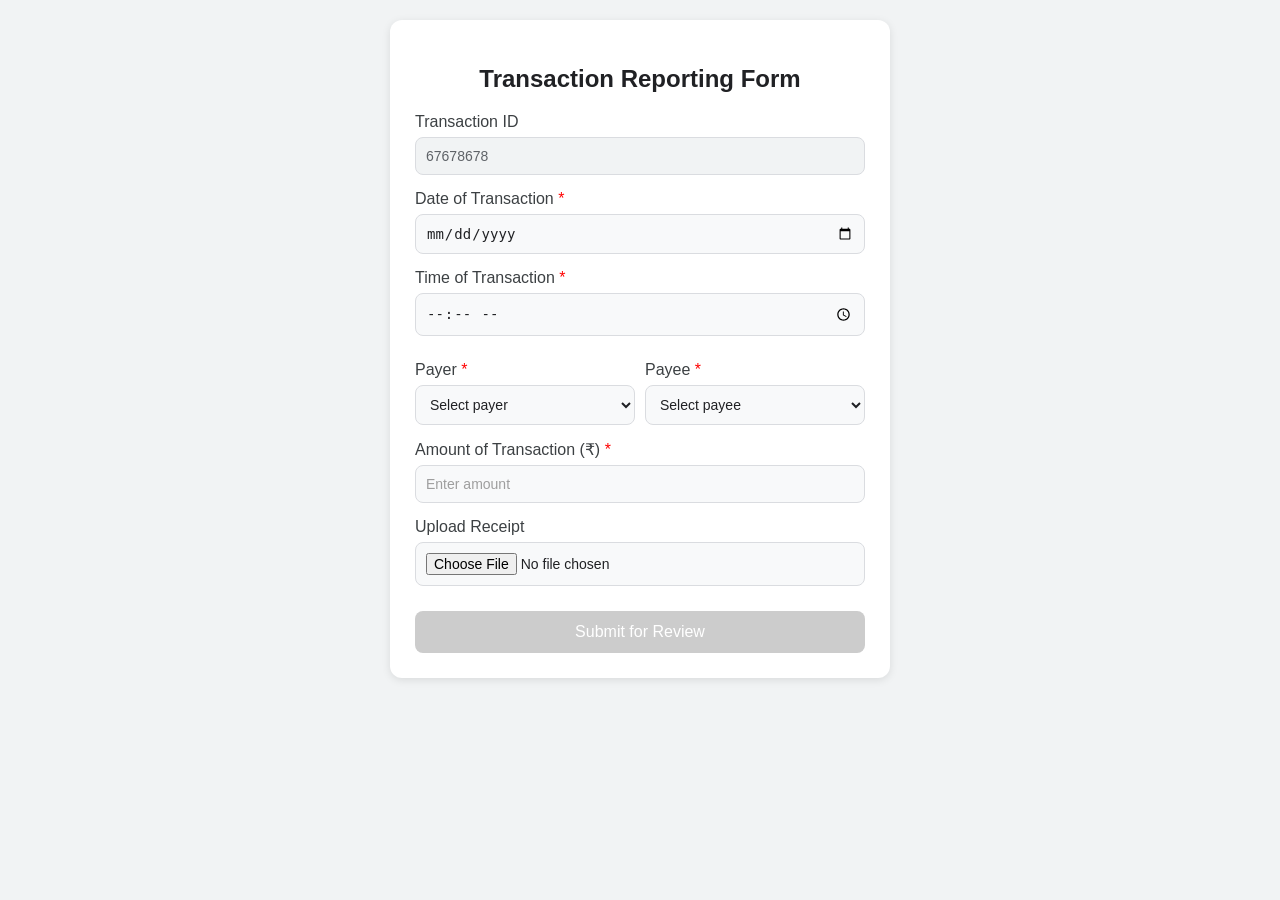
==== index.html @ 13cac02b "Update and rename index to index.html" ====
<!DOCTYPE html>
<html lang="en">
<head>
  <meta charset="UTF-8">
  <title>Transaction Reporting Form</title>
  <meta name="viewport" content="width=device-width, initial-scale=1.0">
  <style>
    * { box-sizing: border-box; }

    body {
      font-family: 'Roboto', sans-serif;
      background-color: #f1f3f4;
      margin: 0;
      padding: 20px;
      display: flex;
      justify-content: center;
    }

    .form-container {
      background-color: #fff;
      border-radius: 12px;
      box-shadow: 0 2px 8px rgba(0,0,0,0.1);
      padding: 25px;
      max-width: 500px;
      width: 100%;
    }

    h2 {
      text-align: center;
      color: #202124;
      margin-bottom: 20px;
    }

    label {
      display: block;
      margin-top: 15px;
      font-weight: 500;
      color: #3c4043;
    }

    .required::after {
      content: " *";
      color: red;
    }

    input, select {
      width: 100%;
      padding: 10px;
      margin-top: 6px;
      border: 1px solid #dadce0;
      border-radius: 8px;
      font-size: 14px;
      background-color: #f8f9fa;
      color: #202124;
    }

    input::placeholder {
      color: #9e9e9e;
    }

    input[readonly] {
      background-color: #f1f3f4;
      color: #5f6368;
      cursor: not-allowed;
    }

    .row {
      display: flex;
      gap: 10px;
      margin-top: 10px;
    }

    .row .column {
      flex: 1;
    }

    button {
      margin-top: 25px;
      width: 100%;
      padding: 12px;
      background-color: #673ab7;
      color: white;
      border: none;
      border-radius: 8px;
      font-size: 16px;
      font-weight: 500;
      cursor: pointer;
      transition: background-color 0.3s ease;
    }

    button:disabled {
      background-color: #ccc;
      cursor: not-allowed;
    }

    button:hover:enabled {
      background-color: #5e35b1;
    }

    @media (max-width: 600px) {
      .row {
        flex-direction: column;
        gap: 0px;
      }
    }
  </style>
</head>
<body>

<div class="form-container">
  <h2>Transaction Reporting Form</h2>
  <form id="approvalForm">
    <label for="transactionId">Transaction ID</label>
    <input type="text" id="transactionId" value="67678678" readonly>

    <label for="date" class="required">Date of Transaction</label>
    <input type="date" id="date" placeholder="Select date">

    <label for="time" class="required">Time of Transaction</label>
    <input type="time" id="time" placeholder="Select time">

    <div class="row">
      <div class="column">
        <label for="payer" class="required">Payer</label>
        <select id="payer">
          <option value="">Select payer</option>
          <option value="Sahithi Niharika">Sahithi Niharika</option>
          <option value="Shubham Dwivedi">Shubham Dwivedi</option>
        </select>
      </div>
      <div class="column">
        <label for="payee" class="required">Payee</label>
        <select id="payee">
          <option value="">Select payee</option>
          <option value="Sahithi Niharika">Sahithi Niharika</option>
          <option value="Shubham Dwivedi">Shubham Dwivedi</option>
        </select>
      </div>
    </div>

    <label for="amount" class="required">Amount of Transaction (₹)</label>
    <input type="number" id="amount" placeholder="Enter amount">

    <label for="receipt">Upload Receipt</label>
    <input type="file" id="receipt" accept=".jpg,.jpeg,.png,.pdf">

    <button type="submit" id="submitBtn" disabled>Submit for Review</button>
  </form>
</div>

<script>
  const form = document.getElementById('approvalForm');
  const submitBtn = document.getElementById('submitBtn');
  const payer = document.getElementById('payer');
  const payee = document.getElementById('payee');

  function validateForm() {
    const date = document.getElementById('date').value;
    const time = document.getElementById('time').value;
    const payerVal = payer.value;
    const payeeVal = payee.value;
    const amount = document.getElementById('amount').value;

    const isValid = date && time && payerVal && payeeVal && amount;
    submitBtn.disabled = !isValid;
  }

  function updatePayeeOptions() {
    const selectedPayer = payer.value;
    [...payee.options].forEach(option => {
      option.disabled = option.value === selectedPayer;
    });
    if (payee.value === selectedPayer) {
      payee.value = "";
    }
    validateForm();
  }

  form.addEventListener('input', validateForm);
  payer.addEventListener('change', updatePayeeOptions);
</script>

</body>
</html>
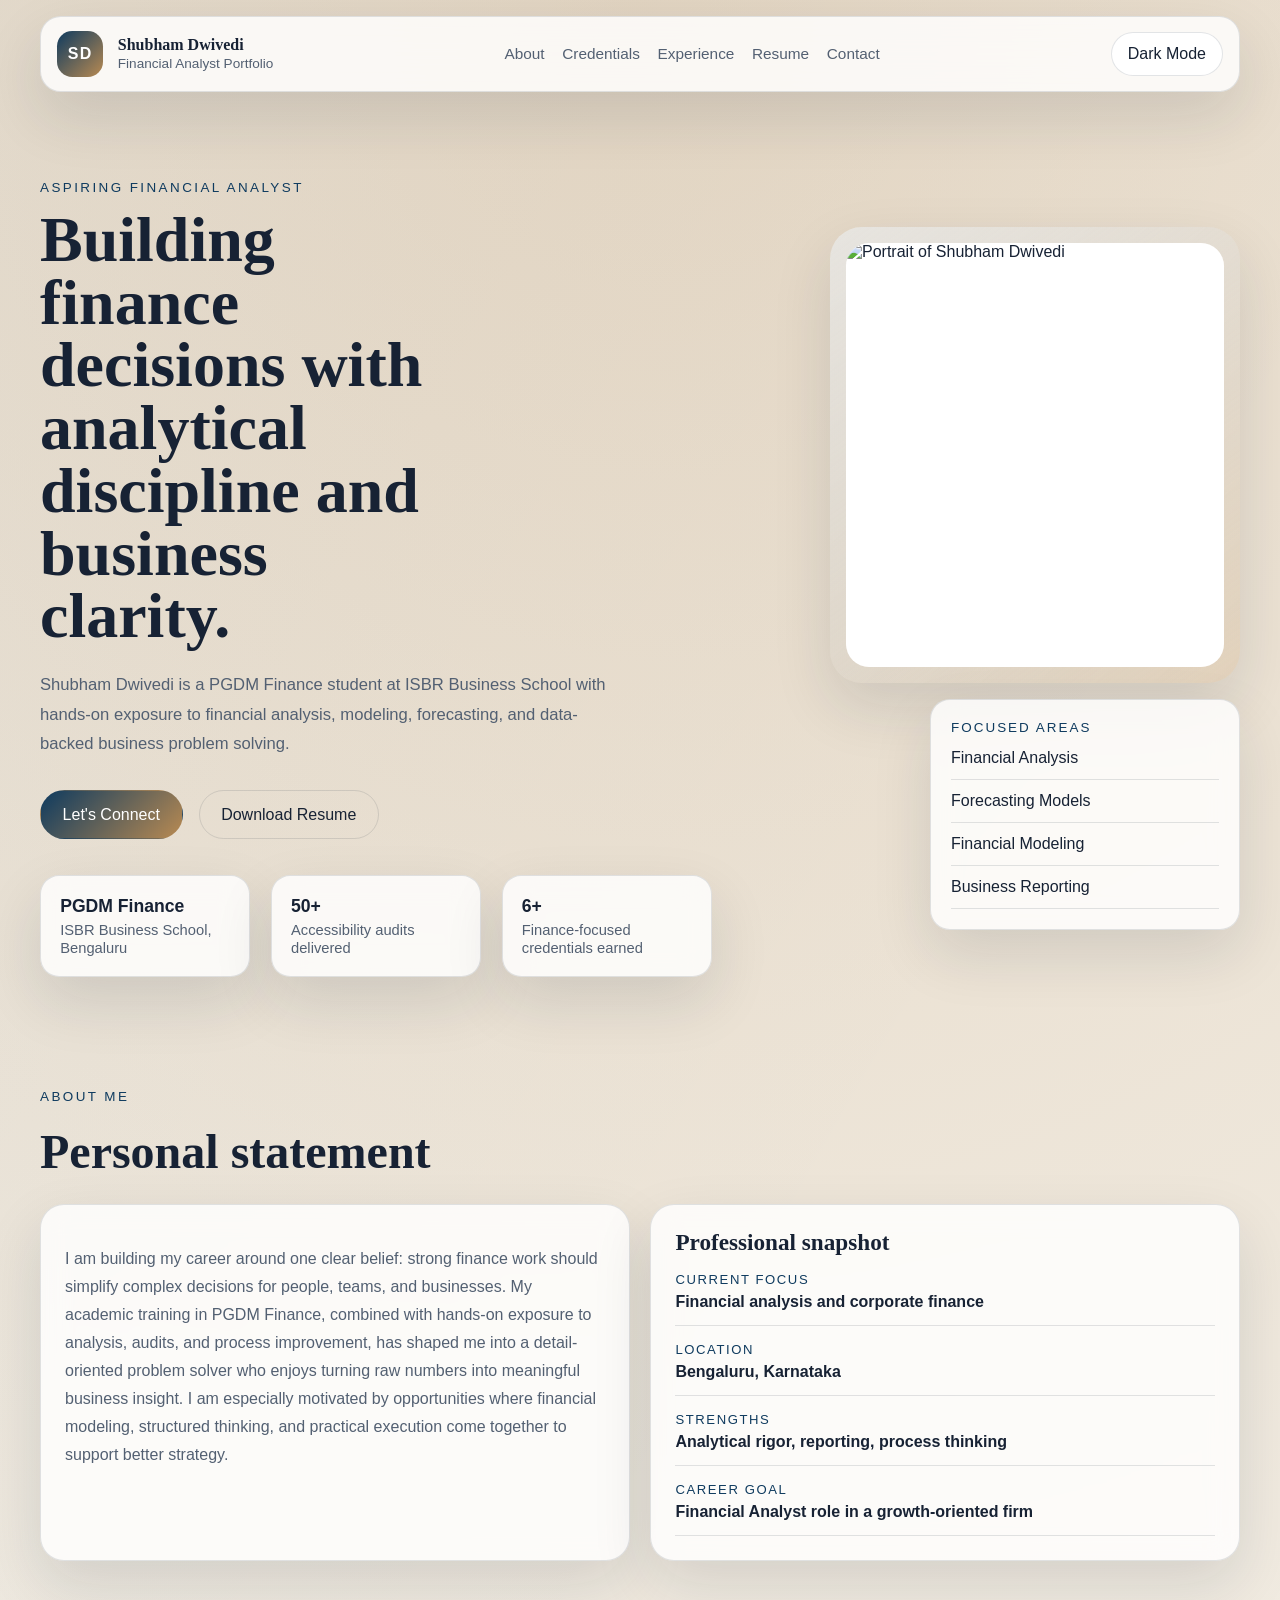
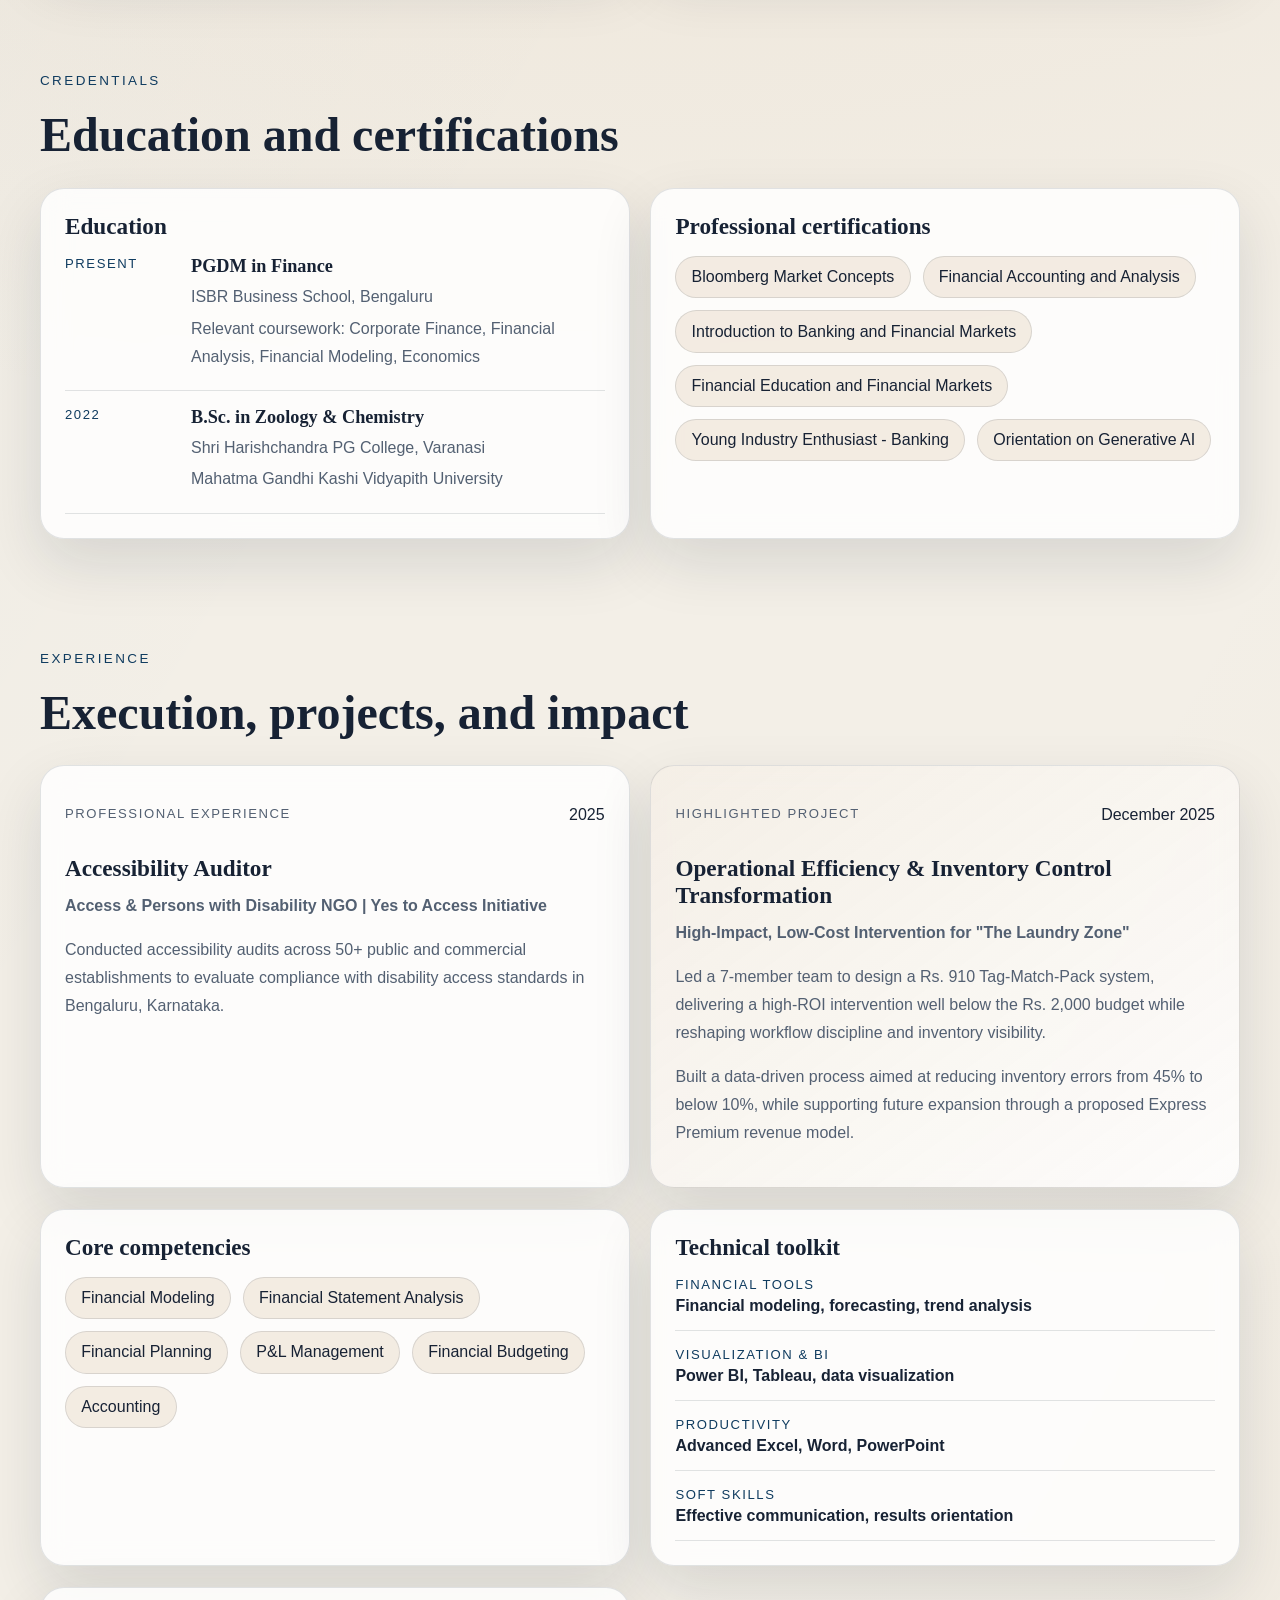
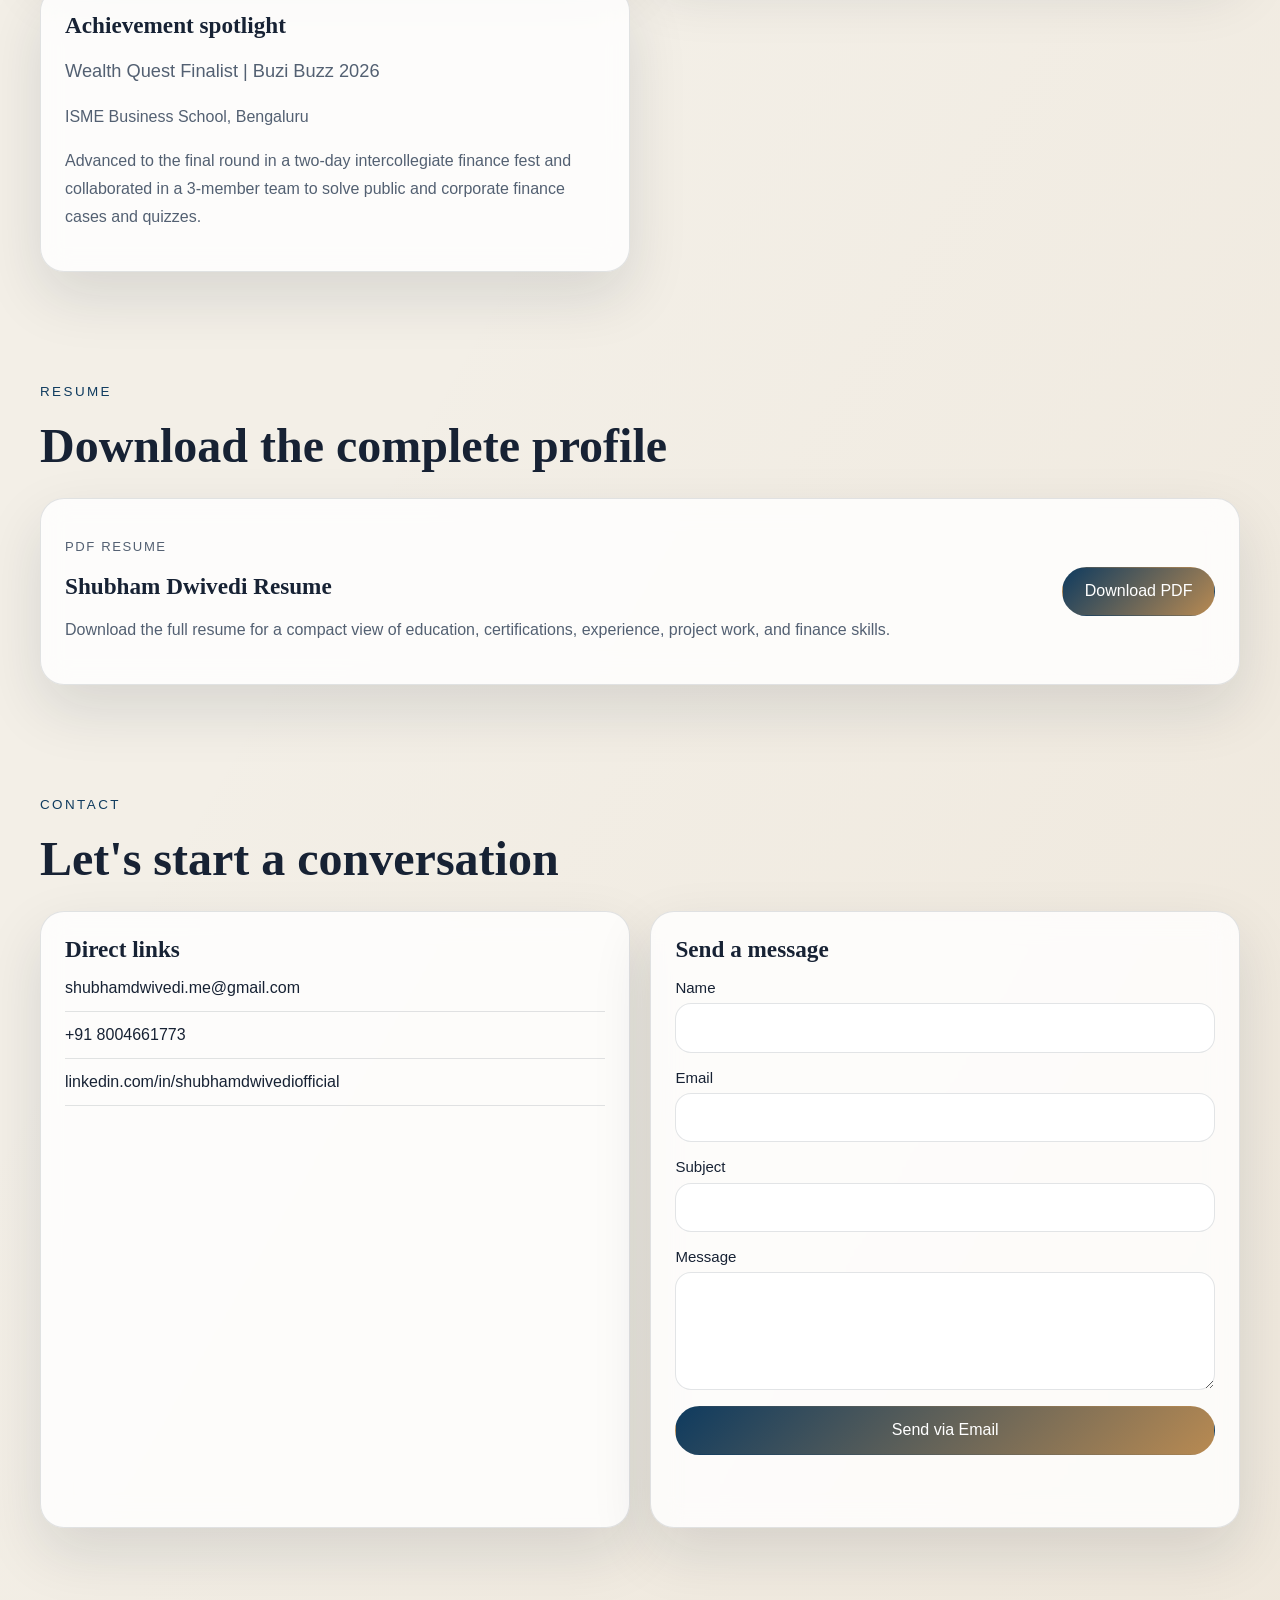
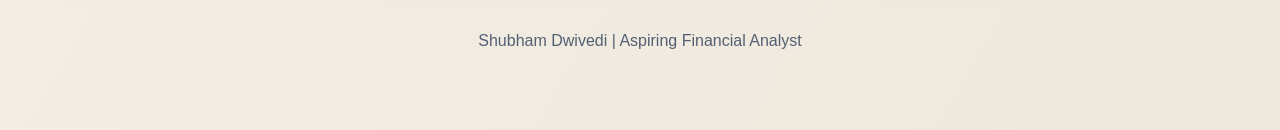
==== commit 50763a57: "Add files via upload" ====
--- a/index.html
+++ b/index.html
@@ -1,185 +1,378 @@
-<!DOCTYPE html>
-<html lang="en">
-<head>
-  <meta charset="UTF-8">
-  <title>Transaction Reporting Form</title>
-  <meta name="viewport" content="width=device-width, initial-scale=1.0">
-  <style>
-    * { box-sizing: border-box; }
-
-    body {
-      font-family: 'Roboto', sans-serif;
-      background-color: #f1f3f4;
-      margin: 0;
-      padding: 20px;
-      display: flex;
-      justify-content: center;
-    }
-
-    .form-container {
-      background-color: #fff;
-      border-radius: 12px;
-      box-shadow: 0 2px 8px rgba(0,0,0,0.1);
-      padding: 25px;
-      max-width: 500px;
-      width: 100%;
-    }
-
-    h2 {
-      text-align: center;
-      color: #202124;
-      margin-bottom: 20px;
-    }
-
-    label {
-      display: block;
-      margin-top: 15px;
-      font-weight: 500;
-      color: #3c4043;
-    }
-
-    .required::after {
-      content: " *";
-      color: red;
-    }
-
-    input, select {
-      width: 100%;
-      padding: 10px;
-      margin-top: 6px;
-      border: 1px solid #dadce0;
-      border-radius: 8px;
-      font-size: 14px;
-      background-color: #f8f9fa;
-      color: #202124;
-    }
-
-    input::placeholder {
-      color: #9e9e9e;
-    }
-
-    input[readonly] {
-      background-color: #f1f3f4;
-      color: #5f6368;
-      cursor: not-allowed;
-    }
-
-    .row {
-      display: flex;
-      gap: 10px;
-      margin-top: 10px;
-    }
-
-    .row .column {
-      flex: 1;
-    }
-
-    button {
-      margin-top: 25px;
-      width: 100%;
-      padding: 12px;
-      background-color: #673ab7;
-      color: white;
-      border: none;
-      border-radius: 8px;
-      font-size: 16px;
-      font-weight: 500;
-      cursor: pointer;
-      transition: background-color 0.3s ease;
-    }
-
-    button:disabled {
-      background-color: #ccc;
-      cursor: not-allowed;
-    }
-
-    button:hover:enabled {
-      background-color: #5e35b1;
-    }
-
-    @media (max-width: 600px) {
-      .row {
-        flex-direction: column;
-        gap: 0px;
-      }
-    }
-  </style>
-</head>
-<body>
-
-<div class="form-container">
-  <h2>Transaction Reporting Form</h2>
-  <form id="approvalForm">
-    <label for="transactionId">Transaction ID</label>
-    <input type="text" id="transactionId" value="67678678" readonly>
-
-    <label for="date" class="required">Date of Transaction</label>
-    <input type="date" id="date" placeholder="Select date">
-
-    <label for="time" class="required">Time of Transaction</label>
-    <input type="time" id="time" placeholder="Select time">
-
-    <div class="row">
-      <div class="column">
-        <label for="payer" class="required">Payer</label>
-        <select id="payer">
-          <option value="">Select payer</option>
-          <option value="Sahithi Niharika">Sahithi Niharika</option>
-          <option value="Shubham Dwivedi">Shubham Dwivedi</option>
-        </select>
-      </div>
-      <div class="column">
-        <label for="payee" class="required">Payee</label>
-        <select id="payee">
-          <option value="">Select payee</option>
-          <option value="Sahithi Niharika">Sahithi Niharika</option>
-          <option value="Shubham Dwivedi">Shubham Dwivedi</option>
-        </select>
-      </div>
-    </div>
-
-    <label for="amount" class="required">Amount of Transaction (₹)</label>
-    <input type="number" id="amount" placeholder="Enter amount">
-
-    <label for="receipt">Upload Receipt</label>
-    <input type="file" id="receipt" accept=".jpg,.jpeg,.png,.pdf">
-
-    <button type="submit" id="submitBtn" disabled>Submit for Review</button>
-  </form>
-</div>
-
-<script>
-  const form = document.getElementById('approvalForm');
-  const submitBtn = document.getElementById('submitBtn');
-  const payer = document.getElementById('payer');
-  const payee = document.getElementById('payee');
-
-  function validateForm() {
-    const date = document.getElementById('date').value;
-    const time = document.getElementById('time').value;
-    const payerVal = payer.value;
-    const payeeVal = payee.value;
-    const amount = document.getElementById('amount').value;
-
-    const isValid = date && time && payerVal && payeeVal && amount;
-    submitBtn.disabled = !isValid;
-  }
-
-  function updatePayeeOptions() {
-    const selectedPayer = payer.value;
-    [...payee.options].forEach(option => {
-      option.disabled = option.value === selectedPayer;
-    });
-    if (payee.value === selectedPayer) {
-      payee.value = "";
-    }
-    validateForm();
-  }
-
-  form.addEventListener('input', validateForm);
-  payer.addEventListener('change', updatePayeeOptions);
-</script>
-
-</body>
-</html>
-
+<!DOCTYPE html>
+<html lang="en">
+  <head>
+    <meta charset="UTF-8" />
+    <meta name="viewport" content="width=device-width, initial-scale=1.0" />
+    <meta
+      name="description"
+      content="Professional e-portfolio of Shubham Dwivedi, an aspiring Financial Analyst and PGDM Finance student at ISBR Business School."
+    />
+    <title>Shubham Dwivedi</title>
+    <link rel="icon" type="image/png" href="./assets/profile.png" />
+    <link rel="preload" as="image" href="./assets/profile.png" />
+    <link rel="stylesheet" href="./styles.css" />
+  </head>
+  <body>
+    <div class="page-shell">
+      <header class="site-header">
+        <a class="brand" href="#home" aria-label="Shubham Dwivedi home">
+          <span class="brand-mark">SD</span>
+          <span class="brand-text">
+            <strong>Shubham Dwivedi</strong>
+            <span>Financial Analyst Portfolio</span>
+          </span>
+        </a>
+
+        <nav class="site-nav" aria-label="Primary">
+          <a href="#about">About</a>
+          <a href="#credentials">Credentials</a>
+          <a href="#experience">Experience</a>
+          <a href="#resume">Resume</a>
+          <a href="#contact">Contact</a>
+        </nav>
+
+        <button
+          class="theme-toggle"
+          id="theme-toggle"
+          type="button"
+          aria-label="Toggle dark and light mode"
+        >
+          <span class="theme-toggle-label">Dark Mode</span>
+        </button>
+      </header>
+
+      <main>
+        <section class="hero reveal" id="home">
+          <div class="hero-copy">
+            <p class="eyebrow">Aspiring Financial Analyst</p>
+            <h1>
+              Building finance decisions with analytical discipline and
+              business clarity.
+            </h1>
+            <p class="hero-text">
+              Shubham Dwivedi is a PGDM Finance student at ISBR Business School
+              with hands-on exposure to financial analysis, modeling,
+              forecasting, and data-backed business problem solving.
+            </p>
+
+            <div class="hero-actions">
+              <a class="button button-primary" href="#contact">Let's Connect</a>
+              <a
+                class="button button-secondary"
+                href="./assets/Shubham_Dwivedi_Resume.pdf"
+                download
+              >
+                Download Resume
+              </a>
+            </div>
+
+            <div class="hero-metrics">
+              <article>
+                <strong>PGDM Finance</strong>
+                <span>ISBR Business School, Bengaluru</span>
+              </article>
+              <article>
+                <strong>50+</strong>
+                <span>Accessibility audits delivered</span>
+              </article>
+              <article>
+                <strong>6+</strong>
+                <span>Finance-focused credentials earned</span>
+              </article>
+            </div>
+          </div>
+
+          <div class="hero-visual">
+            <div class="portrait-frame">
+              <img
+                src="./assets/profile.png"
+                alt="Portrait of Shubham Dwivedi"
+                class="portrait"
+              />
+            </div>
+            <div class="hero-card">
+              <p class="hero-card-title">Focused Areas</p>
+              <ul>
+                <li>Financial Analysis</li>
+                <li>Forecasting Models</li>
+                <li>Financial Modeling</li>
+                <li>Business Reporting</li>
+              </ul>
+            </div>
+          </div>
+        </section>
+
+        <section class="section reveal" id="about">
+          <div class="section-heading">
+            <p class="eyebrow">About Me</p>
+            <h2>Personal statement</h2>
+          </div>
+
+          <div class="about-grid">
+            <div class="story-card">
+              <p>
+                I am building my career around one clear belief: strong finance
+                work should simplify complex decisions for people, teams, and
+                businesses. My academic training in PGDM Finance, combined with
+                hands-on exposure to analysis, audits, and process improvement,
+                has shaped me into a detail-oriented problem solver who enjoys
+                turning raw numbers into meaningful business insight. I am
+                especially motivated by opportunities where financial modeling,
+                structured thinking, and practical execution come together to
+                support better strategy.
+              </p>
+            </div>
+
+            <div class="detail-panel">
+              <h3>Professional snapshot</h3>
+              <div class="detail-list">
+                <div>
+                  <span>Current Focus</span>
+                  <strong>Financial analysis and corporate finance</strong>
+                </div>
+                <div>
+                  <span>Location</span>
+                  <strong>Bengaluru, Karnataka</strong>
+                </div>
+                <div>
+                  <span>Strengths</span>
+                  <strong>Analytical rigor, reporting, process thinking</strong>
+                </div>
+                <div>
+                  <span>Career Goal</span>
+                  <strong>Financial Analyst role in a growth-oriented firm</strong>
+                </div>
+              </div>
+            </div>
+          </div>
+        </section>
+
+        <section class="section reveal" id="credentials">
+          <div class="section-heading">
+            <p class="eyebrow">Credentials</p>
+            <h2>Education and certifications</h2>
+          </div>
+
+          <div class="credentials-grid">
+            <article class="panel">
+              <h3>Education</h3>
+              <div class="timeline">
+                <div class="timeline-item">
+                  <span class="timeline-date">Present</span>
+                  <div>
+                    <h4>PGDM in Finance</h4>
+                    <p>ISBR Business School, Bengaluru</p>
+                    <p>
+                      Relevant coursework: Corporate Finance, Financial
+                      Analysis, Financial Modeling, Economics
+                    </p>
+                  </div>
+                </div>
+                <div class="timeline-item">
+                  <span class="timeline-date">2022</span>
+                  <div>
+                    <h4>B.Sc. in Zoology &amp; Chemistry</h4>
+                    <p>Shri Harishchandra PG College, Varanasi</p>
+                    <p>Mahatma Gandhi Kashi Vidyapith University</p>
+                  </div>
+                </div>
+              </div>
+            </article>
+
+            <article class="panel">
+              <h3>Professional certifications</h3>
+              <div class="badge-grid">
+                <span>Bloomberg Market Concepts</span>
+                <span>Financial Accounting and Analysis</span>
+                <span>Introduction to Banking and Financial Markets</span>
+                <span>Financial Education and Financial Markets</span>
+                <span>Young Industry Enthusiast - Banking</span>
+                <span>Orientation on Generative AI</span>
+              </div>
+            </article>
+          </div>
+        </section>
+
+        <section class="section reveal" id="experience">
+          <div class="section-heading">
+            <p class="eyebrow">Experience</p>
+            <h2>Execution, projects, and impact</h2>
+          </div>
+
+          <div class="experience-grid">
+            <article class="feature-panel">
+              <div class="feature-panel-head">
+                <p class="feature-label">Professional Experience</p>
+                <span>2025</span>
+              </div>
+              <h3>Accessibility Auditor</h3>
+              <p class="feature-subtitle">
+                Access &amp; Persons with Disability NGO | Yes to Access
+                Initiative
+              </p>
+              <p>
+                Conducted accessibility audits across 50+ public and commercial
+                establishments to evaluate compliance with disability access
+                standards in Bengaluru, Karnataka.
+              </p>
+            </article>
+
+            <article class="feature-panel emphasis">
+              <div class="feature-panel-head">
+                <p class="feature-label">Highlighted Project</p>
+                <span>December 2025</span>
+              </div>
+              <h3>Operational Efficiency &amp; Inventory Control Transformation</h3>
+              <p class="feature-subtitle">
+                High-Impact, Low-Cost Intervention for "The Laundry Zone"
+              </p>
+              <p>
+                Led a 7-member team to design a Rs. 910 Tag-Match-Pack system,
+                delivering a high-ROI intervention well below the Rs. 2,000
+                budget while reshaping workflow discipline and inventory
+                visibility.
+              </p>
+              <p>
+                Built a data-driven process aimed at reducing inventory errors
+                from 45% to below 10%, while supporting future expansion through
+                a proposed Express Premium revenue model.
+              </p>
+            </article>
+          </div>
+
+          <div class="capabilities-grid">
+            <article class="panel">
+              <h3>Core competencies</h3>
+              <div class="chip-list">
+                <span>Financial Modeling</span>
+                <span>Financial Statement Analysis</span>
+                <span>Financial Planning</span>
+                <span>P&amp;L Management</span>
+                <span>Financial Budgeting</span>
+                <span>Accounting</span>
+              </div>
+            </article>
+
+            <article class="panel">
+              <h3>Technical toolkit</h3>
+              <div class="skill-stack">
+                <div>
+                  <span>Financial Tools</span>
+                  <strong>Financial modeling, forecasting, trend analysis</strong>
+                </div>
+                <div>
+                  <span>Visualization &amp; BI</span>
+                  <strong>Power BI, Tableau, data visualization</strong>
+                </div>
+                <div>
+                  <span>Productivity</span>
+                  <strong>Advanced Excel, Word, PowerPoint</strong>
+                </div>
+                <div>
+                  <span>Soft Skills</span>
+                  <strong>Effective communication, results orientation</strong>
+                </div>
+              </div>
+            </article>
+
+            <article class="panel">
+              <h3>Achievement spotlight</h3>
+              <p class="achievement-title">
+                Wealth Quest Finalist | Buzi Buzz 2026
+              </p>
+              <p>ISME Business School, Bengaluru</p>
+              <p>
+                Advanced to the final round in a two-day intercollegiate finance
+                fest and collaborated in a 3-member team to solve public and
+                corporate finance cases and quizzes.
+              </p>
+            </article>
+          </div>
+        </section>
+
+        <section class="section reveal" id="resume">
+          <div class="section-heading">
+            <p class="eyebrow">Resume</p>
+            <h2>Download the complete profile</h2>
+          </div>
+
+          <div class="resume-banner">
+            <div>
+              <p class="resume-label">PDF Resume</p>
+              <h3>Shubham Dwivedi Resume</h3>
+              <p>
+                Download the full resume for a compact view of education,
+                certifications, experience, project work, and finance skills.
+              </p>
+            </div>
+            <a
+              class="button button-primary"
+              href="./assets/Shubham_Dwivedi_Resume.pdf"
+              download
+            >
+              Download PDF
+            </a>
+          </div>
+        </section>
+
+        <section class="section reveal" id="contact">
+          <div class="section-heading">
+            <p class="eyebrow">Contact</p>
+            <h2>Let's start a conversation</h2>
+          </div>
+
+          <div class="contact-grid">
+            <article class="panel contact-panel">
+              <h3>Direct links</h3>
+              <div class="contact-links">
+                <a href="mailto:shubhamdwivedi.me@gmail.com">
+                  shubhamdwivedi.me@gmail.com
+                </a>
+                <a href="tel:+918004661773">+91 8004661773</a>
+                <a
+                  href="https://linkedin.com/in/shubhamdwivediofficial"
+                  target="_blank"
+                  rel="noreferrer"
+                >
+                  linkedin.com/in/shubhamdwivediofficial
+                </a>
+              </div>
+            </article>
+
+            <article class="panel">
+              <h3>Send a message</h3>
+              <form class="contact-form" id="contact-form">
+                <label>
+                  Name
+                  <input type="text" id="name" name="name" required />
+                </label>
+                <label>
+                  Email
+                  <input type="email" id="email" name="email" required />
+                </label>
+                <label>
+                  Subject
+                  <input type="text" id="subject" name="subject" required />
+                </label>
+                <label>
+                  Message
+                  <textarea id="message" name="message" rows="5" required></textarea>
+                </label>
+                <button class="button button-primary" type="submit">
+                  Send via Email
+                </button>
+                <p class="form-note" id="form-note" aria-live="polite"></p>
+              </form>
+            </article>
+          </div>
+        </section>
+      </main>
+
+      <footer class="site-footer">
+        <p>Shubham Dwivedi | Aspiring Financial Analyst</p>
+      </footer>
+    </div>
+
+    <script src="./script.js"></script>
+  </body>
+</html>
--- a/styles.css
+++ b/styles.css
@@ -0,0 +1,636 @@
+:root {
+  color-scheme: light;
+  --bg: #f3efe7;
+  --bg-elevated: rgba(255, 255, 255, 0.82);
+  --bg-strong: #ffffff;
+  --text: #172234;
+  --text-muted: #536072;
+  --line: rgba(23, 34, 52, 0.12);
+  --primary: #0f3b5f;
+  --primary-strong: #0a2c47;
+  --accent: #b88a52;
+  --accent-soft: rgba(184, 138, 82, 0.14);
+  --shadow: 0 24px 60px rgba(19, 34, 53, 0.12);
+  --hero-glow: radial-gradient(circle at top, rgba(184, 138, 82, 0.24), transparent 42%);
+  --pattern:
+    linear-gradient(120deg, rgba(15, 59, 95, 0.04), transparent 38%),
+    linear-gradient(300deg, rgba(184, 138, 82, 0.08), transparent 40%);
+}
+
+body[data-theme="dark"] {
+  color-scheme: dark;
+  --bg: #09131d;
+  --bg-elevated: rgba(13, 25, 38, 0.84);
+  --bg-strong: #0f1f30;
+  --text: #edf1f5;
+  --text-muted: #9fadc0;
+  --line: rgba(237, 241, 245, 0.12);
+  --primary: #d7b17c;
+  --primary-strong: #f0c48a;
+  --accent: #6fa4d8;
+  --accent-soft: rgba(111, 164, 216, 0.14);
+  --shadow: 0 30px 70px rgba(0, 0, 0, 0.35);
+  --hero-glow: radial-gradient(circle at top, rgba(111, 164, 216, 0.22), transparent 42%);
+  --pattern:
+    linear-gradient(135deg, rgba(111, 164, 216, 0.09), transparent 42%),
+    linear-gradient(315deg, rgba(215, 177, 124, 0.11), transparent 44%);
+}
+
+* {
+  box-sizing: border-box;
+}
+
+html {
+  scroll-behavior: smooth;
+}
+
+body {
+  margin: 0;
+  min-height: 100vh;
+  font-family: "Trebuchet MS", "Lucida Sans Unicode", "Lucida Grande", sans-serif;
+  background:
+    var(--hero-glow),
+    var(--pattern),
+    var(--bg);
+  color: var(--text);
+  transition:
+    background 250ms ease,
+    color 250ms ease;
+}
+
+img {
+  display: block;
+  max-width: 100%;
+}
+
+a {
+  color: inherit;
+  text-decoration: none;
+}
+
+button,
+input,
+textarea {
+  font: inherit;
+}
+
+.page-shell {
+  width: min(1200px, calc(100% - 2rem));
+  margin: 0 auto;
+  padding-bottom: 3rem;
+}
+
+.site-header {
+  position: sticky;
+  top: 1rem;
+  z-index: 20;
+  display: flex;
+  align-items: center;
+  justify-content: space-between;
+  gap: 1rem;
+  margin: 1rem 0 2rem;
+  padding: 0.85rem 1rem;
+  background: var(--bg-elevated);
+  border: 1px solid var(--line);
+  backdrop-filter: blur(18px);
+  border-radius: 1.3rem;
+  box-shadow: var(--shadow);
+}
+
+.brand {
+  display: inline-flex;
+  align-items: center;
+  gap: 0.9rem;
+  min-width: 0;
+}
+
+.brand-mark {
+  display: grid;
+  place-items: center;
+  width: 2.9rem;
+  height: 2.9rem;
+  border-radius: 0.95rem;
+  background: linear-gradient(135deg, var(--primary), var(--accent));
+  color: #fff;
+  font-weight: 700;
+  letter-spacing: 0.08em;
+}
+
+.brand-text {
+  display: flex;
+  flex-direction: column;
+  gap: 0.12rem;
+  min-width: 0;
+}
+
+.brand-text strong,
+h1,
+h2,
+h3,
+h4 {
+  font-family: "Cambria", "Palatino Linotype", "Book Antiqua", serif;
+}
+
+.brand-text strong {
+  font-size: 1rem;
+}
+
+.brand-text span {
+  color: var(--text-muted);
+  font-size: 0.85rem;
+}
+
+.site-nav {
+  display: flex;
+  align-items: center;
+  gap: 1.1rem;
+  flex-wrap: wrap;
+  justify-content: center;
+}
+
+.site-nav a {
+  position: relative;
+  color: var(--text-muted);
+  font-size: 0.96rem;
+}
+
+.site-nav a::after {
+  content: "";
+  position: absolute;
+  left: 0;
+  bottom: -0.35rem;
+  width: 100%;
+  height: 2px;
+  background: var(--primary);
+  transform: scaleX(0);
+  transform-origin: left;
+  transition: transform 200ms ease;
+}
+
+.site-nav a:hover::after,
+.site-nav a:focus-visible::after {
+  transform: scaleX(1);
+}
+
+.theme-toggle {
+  border: 1px solid var(--line);
+  background: var(--bg-strong);
+  color: var(--text);
+  padding: 0.75rem 1rem;
+  border-radius: 999px;
+  cursor: pointer;
+  transition:
+    transform 180ms ease,
+    border-color 180ms ease;
+}
+
+.theme-toggle:hover,
+.button:hover {
+  transform: translateY(-1px);
+}
+
+.hero,
+.section {
+  padding: 3.5rem 0;
+}
+
+.hero {
+  display: grid;
+  grid-template-columns: minmax(0, 1.15fr) minmax(300px, 0.85fr);
+  gap: 2rem;
+  align-items: center;
+  min-height: calc(100vh - 7rem);
+}
+
+.eyebrow {
+  margin: 0 0 0.9rem;
+  color: var(--primary);
+  font-size: 0.84rem;
+  letter-spacing: 0.18em;
+  text-transform: uppercase;
+}
+
+h1 {
+  margin: 0;
+  font-size: clamp(2.6rem, 5vw, 5rem);
+  line-height: 0.98;
+  max-width: 12ch;
+}
+
+.hero-text,
+.story-card p,
+.feature-panel p,
+.resume-banner p,
+.panel p,
+.form-note {
+  color: var(--text-muted);
+  line-height: 1.75;
+}
+
+.hero-text {
+  max-width: 62ch;
+  margin: 1.4rem 0 0;
+  font-size: 1.04rem;
+}
+
+.hero-actions {
+  display: flex;
+  gap: 1rem;
+  flex-wrap: wrap;
+  margin: 2rem 0 2.25rem;
+}
+
+.button {
+  display: inline-flex;
+  align-items: center;
+  justify-content: center;
+  min-height: 3.1rem;
+  padding: 0.9rem 1.35rem;
+  border-radius: 999px;
+  border: 1px solid transparent;
+  transition:
+    transform 180ms ease,
+    background 180ms ease,
+    color 180ms ease;
+}
+
+.button-primary {
+  background: linear-gradient(135deg, var(--primary), var(--accent));
+  color: #fff;
+}
+
+.button-secondary {
+  background: transparent;
+  color: var(--text);
+  border-color: var(--line);
+}
+
+.hero-metrics,
+.credentials-grid,
+.experience-grid,
+.capabilities-grid,
+.contact-grid,
+.about-grid {
+  display: grid;
+  gap: 1.3rem;
+}
+
+.hero-metrics {
+  grid-template-columns: repeat(3, minmax(0, 1fr));
+}
+
+.hero-metrics article,
+.panel,
+.feature-panel,
+.story-card,
+.detail-panel,
+.hero-card,
+.resume-banner {
+  background: var(--bg-elevated);
+  border: 1px solid var(--line);
+  box-shadow: var(--shadow);
+  backdrop-filter: blur(14px);
+}
+
+.hero-metrics article {
+  padding: 1.2rem;
+  border-radius: 1.2rem;
+}
+
+.hero-metrics strong {
+  display: block;
+  margin-bottom: 0.3rem;
+  font-size: 1.1rem;
+}
+
+.hero-metrics span {
+  color: var(--text-muted);
+  font-size: 0.92rem;
+}
+
+.hero-visual {
+  position: relative;
+  display: grid;
+  gap: 1rem;
+  justify-items: end;
+}
+
+.portrait-frame {
+  position: relative;
+  width: min(100%, 410px);
+  padding: 1rem;
+  border-radius: 2rem;
+  background:
+    linear-gradient(145deg, rgba(255, 255, 255, 0.55), transparent),
+    linear-gradient(135deg, rgba(15, 59, 95, 0.12), rgba(184, 138, 82, 0.18));
+  box-shadow: var(--shadow);
+}
+
+.portrait-frame::after {
+  content: "";
+  position: absolute;
+  inset: 1rem;
+  border: 1px solid rgba(255, 255, 255, 0.28);
+  border-radius: 1.45rem;
+  pointer-events: none;
+}
+
+.portrait {
+  width: 100%;
+  aspect-ratio: 1 / 1.12;
+  object-fit: cover;
+  border-radius: 1.45rem;
+  background: var(--bg-strong);
+}
+
+.hero-card {
+  width: min(100%, 310px);
+  padding: 1.25rem;
+  border-radius: 1.25rem;
+}
+
+.hero-card-title {
+  margin: 0 0 0.9rem;
+  font-size: 0.84rem;
+  letter-spacing: 0.15em;
+  text-transform: uppercase;
+  color: var(--primary);
+}
+
+.hero-card ul {
+  margin: 0;
+  padding: 0;
+  list-style: none;
+  display: grid;
+  gap: 0.75rem;
+}
+
+.hero-card li {
+  padding-bottom: 0.75rem;
+  border-bottom: 1px solid var(--line);
+}
+
+.section-heading {
+  display: flex;
+  flex-direction: column;
+  gap: 0.3rem;
+  margin-bottom: 1.6rem;
+}
+
+.section-heading h2 {
+  margin: 0;
+  font-size: clamp(2rem, 4vw, 3rem);
+}
+
+.about-grid,
+.contact-grid,
+.credentials-grid,
+.capabilities-grid {
+  grid-template-columns: repeat(2, minmax(0, 1fr));
+}
+
+.story-card,
+.detail-panel,
+.panel,
+.feature-panel,
+.resume-banner {
+  border-radius: 1.5rem;
+  padding: 1.5rem;
+}
+
+.detail-panel h3,
+.panel h3,
+.feature-panel h3,
+.resume-banner h3 {
+  margin: 0 0 1rem;
+  font-size: 1.45rem;
+}
+
+.detail-list,
+.skill-stack,
+.timeline {
+  display: grid;
+  gap: 1rem;
+}
+
+.detail-list div,
+.skill-stack div {
+  display: grid;
+  gap: 0.35rem;
+  padding-bottom: 0.9rem;
+  border-bottom: 1px solid var(--line);
+}
+
+.detail-list span,
+.skill-stack span,
+.resume-label,
+.feature-label,
+.timeline-date {
+  color: var(--primary);
+  font-size: 0.82rem;
+  letter-spacing: 0.12em;
+  text-transform: uppercase;
+}
+
+.detail-list strong,
+.skill-stack strong {
+  font-size: 1rem;
+}
+
+.timeline-item {
+  display: grid;
+  grid-template-columns: 110px 1fr;
+  gap: 1rem;
+  padding-bottom: 1rem;
+  border-bottom: 1px solid var(--line);
+}
+
+.timeline-item h4,
+.achievement-title {
+  margin: 0 0 0.4rem;
+  font-size: 1.14rem;
+}
+
+.timeline-item p {
+  margin: 0.2rem 0;
+}
+
+.badge-grid,
+.chip-list {
+  display: flex;
+  flex-wrap: wrap;
+  gap: 0.75rem;
+}
+
+.badge-grid span,
+.chip-list span {
+  padding: 0.7rem 0.95rem;
+  border-radius: 999px;
+  border: 1px solid var(--line);
+  background: var(--accent-soft);
+}
+
+.experience-grid {
+  grid-template-columns: repeat(2, minmax(0, 1fr));
+  margin-bottom: 1.3rem;
+}
+
+.feature-panel-head {
+  display: flex;
+  align-items: center;
+  justify-content: space-between;
+  gap: 1rem;
+  margin-bottom: 1rem;
+}
+
+.feature-subtitle {
+  margin-top: -0.4rem;
+  font-weight: 600;
+  color: var(--text);
+}
+
+.feature-panel.emphasis {
+  background:
+    linear-gradient(145deg, rgba(184, 138, 82, 0.12), transparent),
+    var(--bg-elevated);
+}
+
+.resume-banner {
+  display: flex;
+  align-items: center;
+  justify-content: space-between;
+  gap: 1.5rem;
+}
+
+.contact-links {
+  display: grid;
+  gap: 0.9rem;
+}
+
+.contact-links a {
+  padding-bottom: 0.85rem;
+  border-bottom: 1px solid var(--line);
+  color: var(--text);
+}
+
+.contact-form {
+  display: grid;
+  gap: 1rem;
+}
+
+.contact-form label {
+  display: grid;
+  gap: 0.45rem;
+  font-size: 0.94rem;
+}
+
+.contact-form input,
+.contact-form textarea {
+  width: 100%;
+  padding: 0.95rem 1rem;
+  border-radius: 1rem;
+  border: 1px solid var(--line);
+  background: var(--bg-strong);
+  color: var(--text);
+  resize: vertical;
+}
+
+.contact-form input:focus,
+.contact-form textarea:focus,
+.theme-toggle:focus-visible,
+.button:focus-visible,
+.site-nav a:focus-visible {
+  outline: 2px solid var(--primary);
+  outline-offset: 3px;
+}
+
+.site-footer {
+  padding: 2rem 0 1rem;
+  text-align: center;
+  color: var(--text-muted);
+}
+
+.reveal {
+  opacity: 0;
+  transform: translateY(24px);
+  transition:
+    opacity 650ms ease,
+    transform 650ms ease;
+}
+
+.reveal.visible {
+  opacity: 1;
+  transform: translateY(0);
+}
+
+@media (max-width: 980px) {
+  .site-header {
+    flex-wrap: wrap;
+    justify-content: center;
+  }
+
+  .hero,
+  .about-grid,
+  .credentials-grid,
+  .experience-grid,
+  .capabilities-grid,
+  .contact-grid {
+    grid-template-columns: 1fr;
+  }
+
+  .hero {
+    min-height: auto;
+    padding-top: 2rem;
+  }
+
+  .hero-metrics {
+    grid-template-columns: 1fr;
+  }
+
+  .hero-visual {
+    justify-items: stretch;
+  }
+
+  .resume-banner {
+    flex-direction: column;
+    align-items: flex-start;
+  }
+}
+
+@media (max-width: 700px) {
+  .page-shell {
+    width: min(100% - 1rem, 100%);
+  }
+
+  .site-header {
+    top: 0.5rem;
+    border-radius: 1rem;
+  }
+
+  .brand {
+    width: 100%;
+    justify-content: center;
+  }
+
+  .site-nav {
+    width: 100%;
+    gap: 0.8rem 1rem;
+  }
+
+  .theme-toggle {
+    width: 100%;
+  }
+
+  .hero,
+  .section {
+    padding: 2.5rem 0;
+  }
+
+  h1 {
+    font-size: clamp(2.2rem, 11vw, 3.4rem);
+  }
+
+  .timeline-item {
+    grid-template-columns: 1fr;
+  }
+}
